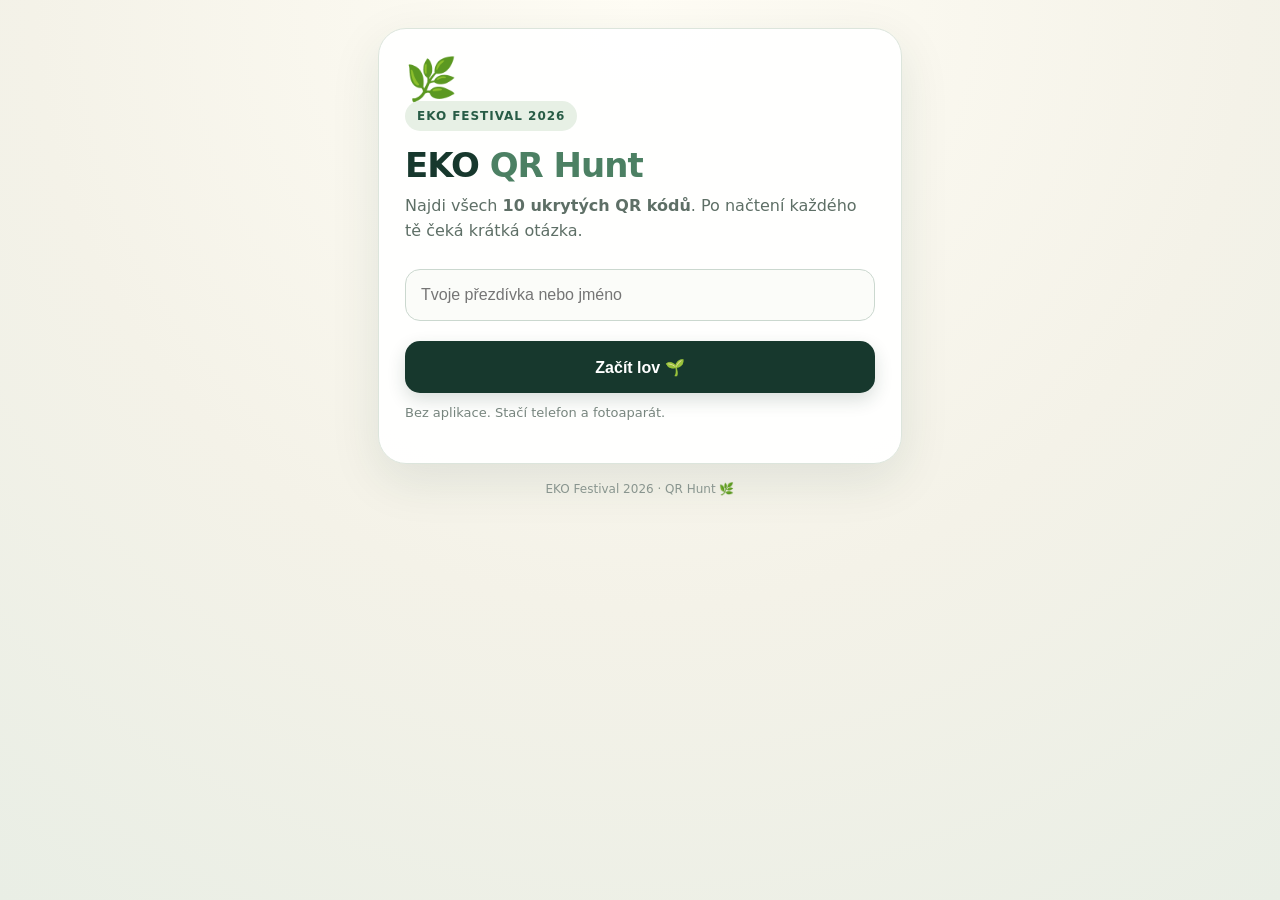
==== index.html @ ff187a88 "Refine reward instructions" ====
<!doctype html><html lang="cs"><head><meta charset="utf-8"><meta name="viewport" content="width=device-width,initial-scale=1"><title>EKO Festival 2026 – QR Hunt</title><style>:root{font-family:Inter,system-ui,-apple-system,BlinkMacSystemFont,"Segoe UI",sans-serif;color:#17382d;background:#f4f2e8}*{box-sizing:border-box}body{margin:0;min-height:100vh;background:radial-gradient(circle at top,#fffdf5 0,#f4f2e8 55%,#e9eee5 100%)}.wrap{max-width:560px;margin:auto;padding:28px 18px 42px}.card{background:rgba(255,255,255,.96);border:1px solid #dce5dc;border-radius:28px;padding:30px 26px;box-shadow:0 16px 50px rgba(23,56,45,.10)}.badge{display:inline-flex;align-items:center;gap:7px;background:#e7f0e5;color:#285c46;border-radius:999px;padding:8px 12px;font-size:12px;font-weight:800;letter-spacing:.08em;text-transform:uppercase}h1{margin:16px 0 10px;font-size:34px;line-height:1.08;letter-spacing:-.03em}h1 span{color:#4c8063}p{line-height:1.55;color:#5e6f66;margin:10px 0}input,button{width:100%;min-height:52px;border-radius:15px;font-size:16px}input{border:1px solid #cbd8cf;padding:13px 15px;margin:16px 0 10px;background:#fbfcf9;outline:none}button{border:0;background:#17382d;color:#fff;font-weight:800;cursor:pointer;box-shadow:0 7px 18px rgba(23,56,45,.16);margin-top:10px}button:disabled{opacity:.6;cursor:not-allowed}.status{margin:20px 0 14px;padding:17px;border-radius:17px;background:#edf4ed;border:1px solid #dce8dc;color:#234d3b}.score{font-size:22px}.small{font-size:13px;color:#77857e}.success{font-size:18px;font-weight:800}.leaf{font-size:42px;line-height:1}.progress{height:10px;background:#e3e9e3;border-radius:99px;overflow:hidden;margin:14px 0 6px}.progress>div{height:100%;background:#4c8063;border-radius:99px}.question{font-size:20px;font-weight:800;line-height:1.35;margin:20px 0}.options{display:grid;gap:10px;margin:16px 0}.option{display:flex;align-items:flex-start;gap:11px;border:1px solid #d7e1d9;border-radius:15px;padding:14px;background:#fbfcf9;cursor:pointer;line-height:1.4}.option input{width:20px;min-height:20px;margin:1px 0 0;accent-color:#4c8063}.feedback{margin-top:18px;padding:16px;border-radius:17px}.correct{background:#e9f5eb;border:1px solid #c9e1ce}.wrong{background:#f8ece9;border:1px solid #ead1ca}.fact{margin-top:8px}.footer{margin-top:18px;text-align:center;font-size:12px;color:#89958f}</style></head><body><div class="wrap"><div class="card"><div id="app"></div></div><div class="footer">EKO Festival 2026 · QR Hunt 🌿</div></div><script>const SUPABASE_URL="https://qmmidefgdflbgbihhdah.supabase.co",SUPABASE_ANON_KEY="sb_publishable_4OOU5jtcv3niED36n8j3ag_kB8b4t6Y",TOTAL=10,app=document.getElementById("app");const QUESTIONS={1:{q:"Který organismus se často používá jako bioindikátor kvality ovzduší?",o:["Pampeliška","Lišejník","Kapradina","Jetel"],a:1,f:"Lišejníky jsou citlivé na některé látky znečišťující ovzduší, protože přijímají vodu a živiny přímo z okolního prostředí."},2:{q:"Která část stromu je hlavním místem fotosyntézy?",o:["Kořeny","Kůra","Listy","Dřevo"],a:2,f:"V listech se nachází chlorofyl, který zachycuje světelnou energii a umožňuje rostlině vytvářet organické látky."},3:{q:"Proč mají některé rostliny na povrchu listů voskovou vrstvu?",o:["Aby přitahovaly opylovače","Aby omezily ztrátu vody","Aby zvýšily příjem oxidu uhličitého","Aby urychlily růst kořenů"],a:1,f:"Vosková vrstva, tedy kutikula, funguje jako ochranná bariéra a pomáhá rostlině omezovat ztrátu vody."},4:{q:"Která z těchto rostlin dokáže díky symbióze s bakteriemi získávat dusík z atmosféry?",o:["Slunečnice","Pampeliška","Jetel","Kopřiva"],a:2,f:"Bakterie žijící v hlízkách na kořenech bobovitých rostlin vážou atmosférický dusík do formy, kterou rostlina dokáže využít."},5:{q:"Co se obvykle stane s fotosyntézou, když rostlina dlouhodobě nemá dostatek světla?",o:["Výrazně se zpomalí","Zrychlí se","Rostlina začne fotosyntetizovat v kořenech","Nemá to žádný vliv"],a:0,f:"Bez dostatku světelné energie fotosyntéza neprobíhá efektivně. Rostliny v dlouhodobém šeru mohou vytvářet bledé a vytáhlé výhony."},6:{q:"Co patří mezi nejsilnější dlouhodobé faktory spojené s psychickou pohodou?",o:["Neustálá produktivita","Kvalitní sociální vztahy","Vyhýbání se všem negativním emocím","Co nejčastější používání sociálních sítí"],a:1,f:"Výzkumy wellbeing opakovaně spojují s kvalitou mezilidských vztahů. Důležitější než počet kontaktů bývá blízkost, podpora a důvěra."},7:{q:"Proč může pobyt v přírodě pozitivně působit na psychickou pohodu?",o:["Protože automaticky zvyšuje hladinu adrenalinu","Protože nahrazuje potřebu spánku","Může pomáhat snižovat stres a podporovat regeneraci","Protože člověk v přírodě vždy spálí více kalorií"],a:2,f:"Kontakt s přírodou je spojován například s nižší mírou vnímaného stresu a lepší psychickou regenerací. Nemusí jít ani o dlouhý výlet."},8:{q:"Která situace je nejlepší příklad mindfulness?",o:["Jíst oběd a současně scrollovat sociální sítě","Při chůzi přemýšlet, co všechno ještě musíš stihnout","Při pití kávy vědomě vnímat její chuť, vůni a vlastní pocity","Snažit se během dne nemyslet na problémy"],a:2,f:"Mindfulness neznamená nemít žádné myšlenky. Jde o vědomé zaměření pozornosti na přítomný okamžik bez okamžitého hodnocení."},9:{q:"Která změna jídelníčku může mít obecně největší vliv na jeho uhlíkovou stopu?",o:["Kupovat potraviny pouze v papírových obalech","Omezit spotřebu potravin živočišného původu","Jíst pouze bio potraviny","Kupovat výhradně potraviny vypěstované do 50 km od domova"],a:1,f:"Produkce různých potravin má velmi rozdílnou environmentální stopu. U mnoha živočišných produktů, zejména hovězího masa, bývá výrazně vyšší než u většiny rostlinných potravin."},10:{q:"Který způsob péče o trávník může být z hlediska biodiverzity nejpříznivější?",o:["Sekat ho velmi často a udržovat ho velmi nízký","Používat pravidelně pesticidy proti plevelům","Nechat část trávníku růst déle a podporovat různé druhy rostlin","Vysadit pouze jeden druh trávy"],a:2,f:"Pestřejší a méně intenzivně sečené plochy poskytují potravu a úkryt mnoha druhům hmyzu. I částečně nechaný pás může mít ekologický význam."}};function esc(s){return String(s).replace(/[&<>"']/g,c=>({"&":"&amp;","<":"&lt;",">":"&gt;",'"':"&quot;","'":"&#39;"}[c]))}function getPlayer(){return localStorage.getItem("qrhunt_player")}function setPlayer(v){localStorage.setItem("qrhunt_player",v)}function getAttempted(){try{return new Set(JSON.parse(localStorage.getItem("qrhunt_attempted")||"[]").map(Number))}catch{return new Set()}}function saveAttempted(s){localStorage.setItem("qrhunt_attempted",JSON.stringify([...s]))}async function api(path,options={}){const r=await fetch(SUPABASE_URL+"/rest/v1/"+path,{...options,headers:{apikey:SUPABASE_ANON_KEY,Authorization:"Bearer "+SUPABASE_ANON_KEY,"Content-Type":"application/json",Prefer:"return=representation",...(options.headers||{})}});if(!r.ok)throw Error(await r.text());return r.status===204?null:r.json()}function rewardBox(found,points){const eligible=points>=7||found===TOTAL;return `<div class="status" style="margin-top:12px;background:${eligible?'#e9f5eb':'#f5f6f2'};border-color:${eligible?'#c9e1ce':'#dce3da'}"><div style="font-size:17px;font-weight:800">${eligible?'🎁 Máš nárok na odměnu!':'🎁 Jak získat odměnu?'}</div><p style="margin:8px 0 0;color:#5e6f66">${eligible?'Potom si na stánku <strong>Adoptuj rostlinu</strong> zatoč kolem štěstí a získej odměnu! 🎡🌱<br><strong>Každý den od 10:00 do 14:00.</strong>':'Stačí získat alespoň <strong>7 bodů z 10</strong> nebo najít všech <strong>10 QR kódů</strong>. Potom si na stánku <strong>Adoptuj rostlinu</strong> zatoč kolem štěstí a získej odměnu! 🎡🌱<br><strong>Každý den od 10:00 do 14:00.</strong>'}</p></div>`}function scoreBox(found,points){return `<div class="status"><div class="score"><strong>${found} / ${TOTAL}</strong> QR kódů</div><div class="progress"><div style="width:${found/TOTAL*100}%"></div></div><div class="small">⭐ ${points} bodů</div></div>${rewardBox(found,points)}`}async function getRows(player){return api("scans?player=eq."+encodeURIComponent(player)+"&select=qr_id")}function calc(rows,attempted){const points=new Set(rows.map(x=>Number(x.qr_id)));points.forEach(x=>attempted.add(Math.abs(x)));return{found:attempted.size,points:[...points].filter(x=>x>0).length}}async function render(){const qr=Number(new URLSearchParams(location.search).get("qr")||0),player=getPlayer();if(!player){app.innerHTML=`<div class="leaf">🌿</div><div class="badge">EKO Festival 2026</div><h1>EKO <span>QR Hunt</span></h1><p>Najdi všech <strong>10 ukrytých QR kódů</strong>. Po načtení každého tě čeká krátká otázka.</p><input id="name" maxlength="40" placeholder="Tvoje přezdívka nebo jméno"><button id="start">Začít lov 🌱</button><p class="small">Bez aplikace. Stačí telefon a fotoaparát.</p>`;document.getElementById("start").onclick=()=>{const n=document.getElementById("name").value.trim();if(n.length<2)return alert("Zadej prosím alespoň 2 znaky.");setPlayer(n);render()};return}const attempted=getAttempted();try{const rows=await getRows(player);rows.forEach(x=>attempted.add(Math.abs(Number(x.qr_id))));saveAttempted(attempted);if(!qr){const s=calc(rows,attempted);app.innerHTML=`<div class="badge">EKO Festival 2026</div><h1>Tvůj <span>QR Hunt</span></h1><p>Ahoj, <strong>${esc(player)}</strong>! 👋</p>${scoreBox(s.found,s.points)}<p>${s.found===TOTAL?"🎉 Máš kompletní lov! Ukaž svůj výsledek na stánku a vyzvedni si odměnu.":s.points>=7?"🎉 Máš 7 nebo více bodů! Ukaž svůj výsledek na stánku a vyzvedni si odměnu.":"Hledání pokračuje! Najdi další QR kód a odpověz na otázku."}</p>`;return}if(qr<1||qr>TOTAL){app.innerHTML=`<div class="leaf">🌱</div><h1>Neplatné stanoviště</h1><p>Tento QR kód není součástí EKO QR Huntu.</p>`;return}if(attempted.has(qr)){const s=calc(rows,attempted);app.innerHTML=`<div class="leaf">✓</div><div class="badge">Stanoviště ${qr}</div><h1>Už <span>splněno</span></h1><p>Toto stanoviště už jsi navštívil/a. Hledej další QR kód!</p>${scoreBox(s.found,s.points)}<button onclick="location.href='./'">Zpět na skóre</button>`;return}const item=QUESTIONS[qr];app.innerHTML=`<div class="badge">Stanoviště ${qr} z ${TOTAL}</div><h1>🌿 <span>Otázka</span></h1><div class="question">${esc(item.q)}</div><form id="quiz"><div class="options">${item.o.map((x,i)=>`<label class="option"><input type="radio" name="answer" value="${i}"><span><strong>${String.fromCharCode(65+i)})</strong> ${esc(x)}</span></label>`).join("")}</div><button id="submit" type="submit">Odpovědět</button></form>`;document.getElementById("quiz").onsubmit=async e=>{e.preventDefault();const selected=document.querySelector('input[name="answer"]:checked');if(!selected)return alert("Vyber prosím jednu odpověď.");document.getElementById("submit").disabled=true;document.querySelectorAll('input[name="answer"]').forEach(x=>x.disabled=true);const correct=Number(selected.value)===item.a;attempted.add(qr);saveAttempted(attempted);try{await api("scans",{method:"POST",body:JSON.stringify({player,qr_id:correct?qr:-qr})});const all=await getRows(player),s=calc(all,attempted);app.innerHTML=`<div class="leaf">${correct?"🎉":"🌱"}</div><div class="badge">Stanoviště ${qr}</div><h1>${correct?"Správně!":"Tentokrát ne."}</h1><div class="feedback ${correct?"correct":"wrong"}"><strong>${correct?"+1 bod!":"0 bodů za toto stanoviště."}</strong><div class="fact">Správná odpověď: <strong>${String.fromCharCode(65+item.a)}) ${esc(item.o[item.a])}</strong><br>💡 ${esc(item.f)}</div></div>${scoreBox(s.found,s.points)}<p>${correct?"Skvěle! Hledej další QR kód.":"QR kód je splněný, ale bod za něj už získat nelze."}</p><button onclick="location.href='./'">Moje skóre</button>`}catch(err){attempted.delete(qr);saveAttempted(attempted);document.getElementById("submit").disabled=false;document.querySelectorAll('input[name="answer"]').forEach(x=>x.disabled=false);alert("Výsledek se nepodařilo uložit. Zkus to prosím znovu.")}}}catch(e){app.innerHTML=`<div class="leaf">⚠️</div><h1>Něco se pokazilo</h1><p>Stanoviště se nepodařilo načíst. Zkus stránku načíst znovu.</p>`}}render();</script></body></html>
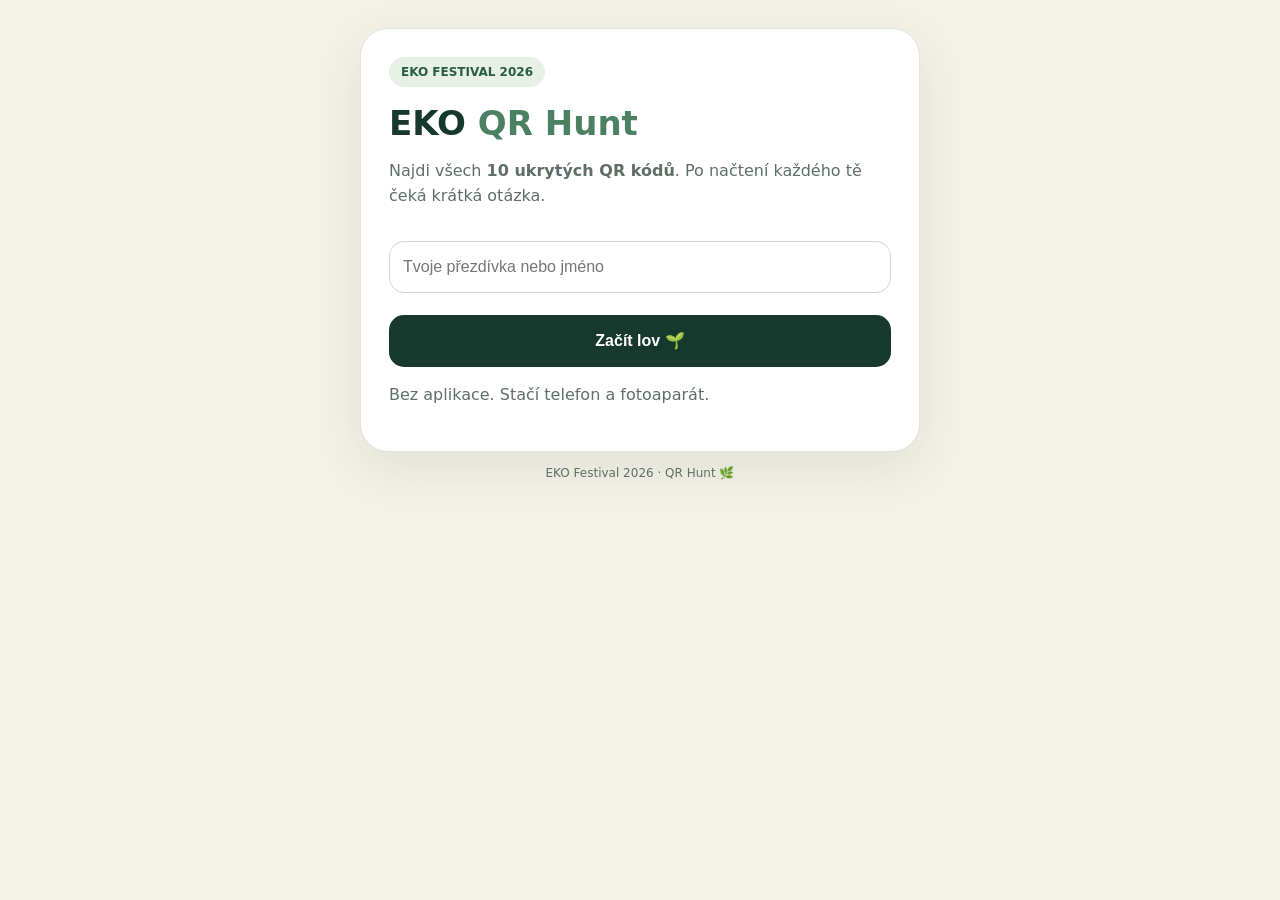
==== commit 7fd681c9: "Fix wrong answer handling" ====
--- a/index.html
+++ b/index.html
@@ -1 +1 @@
-<!doctype html><html lang="cs"><head><meta charset="utf-8"><meta name="viewport" content="width=device-width,initial-scale=1"><title>EKO Festival 2026 – QR Hunt</title><style>:root{font-family:Inter,system-ui,-apple-system,BlinkMacSystemFont,"Segoe UI",sans-serif;color:#17382d;background:#f4f2e8}*{box-sizing:border-box}body{margin:0;min-height:100vh;background:radial-gradient(circle at top,#fffdf5 0,#f4f2e8 55%,#e9eee5 100%)}.wrap{max-width:560px;margin:auto;padding:28px 18px 42px}.card{background:rgba(255,255,255,.96);border:1px solid #dce5dc;border-radius:28px;padding:30px 26px;box-shadow:0 16px 50px rgba(23,56,45,.10)}.badge{display:inline-flex;align-items:center;gap:7px;background:#e7f0e5;color:#285c46;border-radius:999px;padding:8px 12px;font-size:12px;font-weight:800;letter-spacing:.08em;text-transform:uppercase}h1{margin:16px 0 10px;font-size:34px;line-height:1.08;letter-spacing:-.03em}h1 span{color:#4c8063}p{line-height:1.55;color:#5e6f66;margin:10px 0}input,button{width:100%;min-height:52px;border-radius:15px;font-size:16px}input{border:1px solid #cbd8cf;padding:13px 15px;margin:16px 0 10px;background:#fbfcf9;outline:none}button{border:0;background:#17382d;color:#fff;font-weight:800;cursor:pointer;box-shadow:0 7px 18px rgba(23,56,45,.16);margin-top:10px}button:disabled{opacity:.6;cursor:not-allowed}.status{margin:20px 0 14px;padding:17px;border-radius:17px;background:#edf4ed;border:1px solid #dce8dc;color:#234d3b}.score{font-size:22px}.small{font-size:13px;color:#77857e}.success{font-size:18px;font-weight:800}.leaf{font-size:42px;line-height:1}.progress{height:10px;background:#e3e9e3;border-radius:99px;overflow:hidden;margin:14px 0 6px}.progress>div{height:100%;background:#4c8063;border-radius:99px}.question{font-size:20px;font-weight:800;line-height:1.35;margin:20px 0}.options{display:grid;gap:10px;margin:16px 0}.option{display:flex;align-items:flex-start;gap:11px;border:1px solid #d7e1d9;border-radius:15px;padding:14px;background:#fbfcf9;cursor:pointer;line-height:1.4}.option input{width:20px;min-height:20px;margin:1px 0 0;accent-color:#4c8063}.feedback{margin-top:18px;padding:16px;border-radius:17px}.correct{background:#e9f5eb;border:1px solid #c9e1ce}.wrong{background:#f8ece9;border:1px solid #ead1ca}.fact{margin-top:8px}.footer{margin-top:18px;text-align:center;font-size:12px;color:#89958f}</style></head><body><div class="wrap"><div class="card"><div id="app"></div></div><div class="footer">EKO Festival 2026 · QR Hunt 🌿</div></div><script>const SUPABASE_URL="https://qmmidefgdflbgbihhdah.supabase.co",SUPABASE_ANON_KEY="sb_publishable_4OOU5jtcv3niED36n8j3ag_kB8b4t6Y",TOTAL=10,app=document.getElementById("app");const QUESTIONS={1:{q:"Který organismus se často používá jako bioindikátor kvality ovzduší?",o:["Pampeliška","Lišejník","Kapradina","Jetel"],a:1,f:"Lišejníky jsou citlivé na některé látky znečišťující ovzduší, protože přijímají vodu a živiny přímo z okolního prostředí."},2:{q:"Která část stromu je hlavním místem fotosyntézy?",o:["Kořeny","Kůra","Listy","Dřevo"],a:2,f:"V listech se nachází chlorofyl, který zachycuje světelnou energii a umožňuje rostlině vytvářet organické látky."},3:{q:"Proč mají některé rostliny na povrchu listů voskovou vrstvu?",o:["Aby přitahovaly opylovače","Aby omezily ztrátu vody","Aby zvýšily příjem oxidu uhličitého","Aby urychlily růst kořenů"],a:1,f:"Vosková vrstva, tedy kutikula, funguje jako ochranná bariéra a pomáhá rostlině omezovat ztrátu vody."},4:{q:"Která z těchto rostlin dokáže díky symbióze s bakteriemi získávat dusík z atmosféry?",o:["Slunečnice","Pampeliška","Jetel","Kopřiva"],a:2,f:"Bakterie žijící v hlízkách na kořenech bobovitých rostlin vážou atmosférický dusík do formy, kterou rostlina dokáže využít."},5:{q:"Co se obvykle stane s fotosyntézou, když rostlina dlouhodobě nemá dostatek světla?",o:["Výrazně se zpomalí","Zrychlí se","Rostlina začne fotosyntetizovat v kořenech","Nemá to žádný vliv"],a:0,f:"Bez dostatku světelné energie fotosyntéza neprobíhá efektivně. Rostliny v dlouhodobém šeru mohou vytvářet bledé a vytáhlé výhony."},6:{q:"Co patří mezi nejsilnější dlouhodobé faktory spojené s psychickou pohodou?",o:["Neustálá produktivita","Kvalitní sociální vztahy","Vyhýbání se všem negativním emocím","Co nejčastější používání sociálních sítí"],a:1,f:"Výzkumy wellbeing opakovaně spojují s kvalitou mezilidských vztahů. Důležitější než počet kontaktů bývá blízkost, podpora a důvěra."},7:{q:"Proč může pobyt v přírodě pozitivně působit na psychickou pohodu?",o:["Protože automaticky zvyšuje hladinu adrenalinu","Protože nahrazuje potřebu spánku","Může pomáhat snižovat stres a podporovat regeneraci","Protože člověk v přírodě vždy spálí více kalorií"],a:2,f:"Kontakt s přírodou je spojován například s nižší mírou vnímaného stresu a lepší psychickou regenerací. Nemusí jít ani o dlouhý výlet."},8:{q:"Která situace je nejlepší příklad mindfulness?",o:["Jíst oběd a současně scrollovat sociální sítě","Při chůzi přemýšlet, co všechno ještě musíš stihnout","Při pití kávy vědomě vnímat její chuť, vůni a vlastní pocity","Snažit se během dne nemyslet na problémy"],a:2,f:"Mindfulness neznamená nemít žádné myšlenky. Jde o vědomé zaměření pozornosti na přítomný okamžik bez okamžitého hodnocení."},9:{q:"Která změna jídelníčku může mít obecně největší vliv na jeho uhlíkovou stopu?",o:["Kupovat potraviny pouze v papírových obalech","Omezit spotřebu potravin živočišného původu","Jíst pouze bio potraviny","Kupovat výhradně potraviny vypěstované do 50 km od domova"],a:1,f:"Produkce různých potravin má velmi rozdílnou environmentální stopu. U mnoha živočišných produktů, zejména hovězího masa, bývá výrazně vyšší než u většiny rostlinných potravin."},10:{q:"Který způsob péče o trávník může být z hlediska biodiverzity nejpříznivější?",o:["Sekat ho velmi často a udržovat ho velmi nízký","Používat pravidelně pesticidy proti plevelům","Nechat část trávníku růst déle a podporovat různé druhy rostlin","Vysadit pouze jeden druh trávy"],a:2,f:"Pestřejší a méně intenzivně sečené plochy poskytují potravu a úkryt mnoha druhům hmyzu. I částečně nechaný pás může mít ekologický význam."}};function esc(s){return String(s).replace(/[&<>"']/g,c=>({"&":"&amp;","<":"&lt;",">":"&gt;",'"':"&quot;","'":"&#39;"}[c]))}function getPlayer(){return localStorage.getItem("qrhunt_player")}function setPlayer(v){localStorage.setItem("qrhunt_player",v)}function getAttempted(){try{return new Set(JSON.parse(localStorage.getItem("qrhunt_attempted")||"[]").map(Number))}catch{return new Set()}}function saveAttempted(s){localStorage.setItem("qrhunt_attempted",JSON.stringify([...s]))}async function api(path,options={}){const r=await fetch(SUPABASE_URL+"/rest/v1/"+path,{...options,headers:{apikey:SUPABASE_ANON_KEY,Authorization:"Bearer "+SUPABASE_ANON_KEY,"Content-Type":"application/json",Prefer:"return=representation",...(options.headers||{})}});if(!r.ok)throw Error(await r.text());return r.status===204?null:r.json()}function rewardBox(found,points){const eligible=points>=7||found===TOTAL;return `<div class="status" style="margin-top:12px;background:${eligible?'#e9f5eb':'#f5f6f2'};border-color:${eligible?'#c9e1ce':'#dce3da'}"><div style="font-size:17px;font-weight:800">${eligible?'🎁 Máš nárok na odměnu!':'🎁 Jak získat odměnu?'}</div><p style="margin:8px 0 0;color:#5e6f66">${eligible?'Potom si na stánku <strong>Adoptuj rostlinu</strong> zatoč kolem štěstí a získej odměnu! 🎡🌱<br><strong>Každý den od 10:00 do 14:00.</strong>':'Stačí získat alespoň <strong>7 bodů z 10</strong> nebo najít všech <strong>10 QR kódů</strong>. Potom si na stánku <strong>Adoptuj rostlinu</strong> zatoč kolem štěstí a získej odměnu! 🎡🌱<br><strong>Každý den od 10:00 do 14:00.</strong>'}</p></div>`}function scoreBox(found,points){return `<div class="status"><div class="score"><strong>${found} / ${TOTAL}</strong> QR kódů</div><div class="progress"><div style="width:${found/TOTAL*100}%"></div></div><div class="small">⭐ ${points} bodů</div></div>${rewardBox(found,points)}`}async function getRows(player){return api("scans?player=eq."+encodeURIComponent(player)+"&select=qr_id")}function calc(rows,attempted){const points=new Set(rows.map(x=>Number(x.qr_id)));points.forEach(x=>attempted.add(Math.abs(x)));return{found:attempted.size,points:[...points].filter(x=>x>0).length}}async function render(){const qr=Number(new URLSearchParams(location.search).get("qr")||0),player=getPlayer();if(!player){app.innerHTML=`<div class="leaf">🌿</div><div class="badge">EKO Festival 2026</div><h1>EKO <span>QR Hunt</span></h1><p>Najdi všech <strong>10 ukrytých QR kódů</strong>. Po načtení každého tě čeká krátká otázka.</p><input id="name" maxlength="40" placeholder="Tvoje přezdívka nebo jméno"><button id="start">Začít lov 🌱</button><p class="small">Bez aplikace. Stačí telefon a fotoaparát.</p>`;document.getElementById("start").onclick=()=>{const n=document.getElementById("name").value.trim();if(n.length<2)return alert("Zadej prosím alespoň 2 znaky.");setPlayer(n);render()};return}const attempted=getAttempted();try{const rows=await getRows(player);rows.forEach(x=>attempted.add(Math.abs(Number(x.qr_id))));saveAttempted(attempted);if(!qr){const s=calc(rows,attempted);app.innerHTML=`<div class="badge">EKO Festival 2026</div><h1>Tvůj <span>QR Hunt</span></h1><p>Ahoj, <strong>${esc(player)}</strong>! 👋</p>${scoreBox(s.found,s.points)}<p>${s.found===TOTAL?"🎉 Máš kompletní lov! Ukaž svůj výsledek na stánku a vyzvedni si odměnu.":s.points>=7?"🎉 Máš 7 nebo více bodů! Ukaž svůj výsledek na stánku a vyzvedni si odměnu.":"Hledání pokračuje! Najdi další QR kód a odpověz na otázku."}</p>`;return}if(qr<1||qr>TOTAL){app.innerHTML=`<div class="leaf">🌱</div><h1>Neplatné stanoviště</h1><p>Tento QR kód není součástí EKO QR Huntu.</p>`;return}if(attempted.has(qr)){const s=calc(rows,attempted);app.innerHTML=`<div class="leaf">✓</div><div class="badge">Stanoviště ${qr}</div><h1>Už <span>splněno</span></h1><p>Toto stanoviště už jsi navštívil/a. Hledej další QR kód!</p>${scoreBox(s.found,s.points)}<button onclick="location.href='./'">Zpět na skóre</button>`;return}const item=QUESTIONS[qr];app.innerHTML=`<div class="badge">Stanoviště ${qr} z ${TOTAL}</div><h1>🌿 <span>Otázka</span></h1><div class="question">${esc(item.q)}</div><form id="quiz"><div class="options">${item.o.map((x,i)=>`<label class="option"><input type="radio" name="answer" value="${i}"><span><strong>${String.fromCharCode(65+i)})</strong> ${esc(x)}</span></label>`).join("")}</div><button id="submit" type="submit">Odpovědět</button></form>`;document.getElementById("quiz").onsubmit=async e=>{e.preventDefault();const selected=document.querySelector('input[name="answer"]:checked');if(!selected)return alert("Vyber prosím jednu odpověď.");document.getElementById("submit").disabled=true;document.querySelectorAll('input[name="answer"]').forEach(x=>x.disabled=true);const correct=Number(selected.value)===item.a;attempted.add(qr);saveAttempted(attempted);try{await api("scans",{method:"POST",body:JSON.stringify({player,qr_id:correct?qr:-qr})});const all=await getRows(player),s=calc(all,attempted);app.innerHTML=`<div class="leaf">${correct?"🎉":"🌱"}</div><div class="badge">Stanoviště ${qr}</div><h1>${correct?"Správně!":"Tentokrát ne."}</h1><div class="feedback ${correct?"correct":"wrong"}"><strong>${correct?"+1 bod!":"0 bodů za toto stanoviště."}</strong><div class="fact">Správná odpověď: <strong>${String.fromCharCode(65+item.a)}) ${esc(item.o[item.a])}</strong><br>💡 ${esc(item.f)}</div></div>${scoreBox(s.found,s.points)}<p>${correct?"Skvěle! Hledej další QR kód.":"QR kód je splněný, ale bod za něj už získat nelze."}</p><button onclick="location.href='./'">Moje skóre</button>`}catch(err){attempted.delete(qr);saveAttempted(attempted);document.getElementById("submit").disabled=false;document.querySelectorAll('input[name="answer"]').forEach(x=>x.disabled=false);alert("Výsledek se nepodařilo uložit. Zkus to prosím znovu.")}}}catch(e){app.innerHTML=`<div class="leaf">⚠️</div><h1>Něco se pokazilo</h1><p>Stanoviště se nepodařilo načíst. Zkus stránku načíst znovu.</p>`}}render();</script></body></html>+<!doctype html><html lang=cs><meta charset=utf-8><meta name=viewport content="width=device-width,initial-scale=1"><title>EKO Festival 2026 – QR Hunt</title><style>body{margin:0;background:#f4f2e8;color:#17382d;font:16px system-ui}.w{max-width:560px;margin:auto;padding:28px 18px}.c{background:#fff;border:1px solid #dce5dc;border-radius:28px;padding:28px;box-shadow:0 16px 50px #17382d18}h1{font-size:34px;margin:16px 0 10px}h1 b{color:#4c8063}p{line-height:1.55;color:#5e6f66}.badge{display:inline-block;background:#e7f0e5;color:#285c46;border-radius:99px;padding:8px 12px;font-size:12px;font-weight:800;text-transform:uppercase}.status{margin:18px 0;padding:17px;border-radius:17px;background:#edf4ed;border:1px solid #dce8dc}.bar{height:10px;background:#e3e9e3;border-radius:99px;overflow:hidden;margin:14px 0 6px}.bar i{display:block;height:100%;background:#4c8063}.q{font-size:20px;font-weight:800;line-height:1.35;margin:20px 0}.opts{display:grid;gap:10px}.opt{display:flex;gap:10px;border:1px solid #d7e1d9;border-radius:15px;padding:14px;background:#fbfcf9;cursor:pointer}.opt input{width:20px}.fb{margin-top:18px;padding:16px;border-radius:17px}.ok{background:#e9f5eb;border:1px solid #c9e1ce}.bad{background:#f8ece9;border:1px solid #ead1ca}button,input{width:100%;min-height:52px;border-radius:15px;font-size:16px}button{border:0;background:#17382d;color:#fff;font-weight:800;margin-top:12px;cursor:pointer}input{border:1px solid #cbd8cf;padding:13px;margin:16px 0 10px;box-sizing:border-box}</style><div class=w><div class=c id=a></div><p style="text-align:center;font-size:12px">EKO Festival 2026 · QR Hunt 🌿</p></div><script>const U='https://qmmidefgdflbgbihhdah.supabase.co',K='sb_publishable_4OOU5jtcv3niED36n8j3ag_kB8b4t6Y',N=10,A=document.getElementById('a'),Q={1:['Který organismus se často používá jako bioindikátor kvality ovzduší?',['Pampeliška','Lišejník','Kapradina','Jetel'],1,'Lišejníky jsou citlivé na některé látky znečišťující ovzduší, protože přijímají vodu a živiny přímo z okolí.'],2:['Která část stromu je hlavním místem fotosyntézy?',['Kořeny','Kůra','Listy','Dřevo'],2,'V listech je chlorofyl, který zachycuje světelnou energii pro fotosyntézu.'],3:['Proč mají některé rostliny na povrchu listů voskovou vrstvu?',['Aby přitahovaly opylovače','Aby omezily ztrátu vody','Aby zvýšily příjem oxidu uhličitého','Aby urychlily růst kořenů'],1,'Vosková vrstva neboli kutikula funguje jako ochranná bariéra a omezuje ztrátu vody.'],4:['Která z těchto rostlin dokáže díky symbióze s bakteriemi získávat dusík z atmosféry?',['Slunečnice','Pampeliška','Jetel','Kopřiva'],2,'Bakterie v kořenových hlízkách bobovitých rostlin vážou atmosférický dusík do využitelné formy.'],5:['Co se obvykle stane s fotosyntézou, když rostlina dlouhodobě nemá dostatek světla?',['Výrazně se zpomalí','Zrychlí se','Rostlina začne fotosyntetizovat v kořenech','Nemá to žádný vliv'],0,'Bez dostatku světelné energie fotosyntéza neprobíhá efektivně.'],6:['Co patří mezi nejsilnější dlouhodobé faktory spojené s psychickou pohodou?',['Neustálá produktivita','Kvalitní sociální vztahy','Vyhýbání se všem negativním emocím','Co nejčastější používání sociálních sítí'],1,'Wellbeing je dlouhodobě silně spojen s kvalitou mezilidských vztahů, podporou a důvěrou.'],7:['Proč může pobyt v přírodě pozitivně působit na psychickou pohodu?',['Protože automaticky zvyšuje adrenalin','Protože nahrazuje spánek','Může pomáhat snižovat stres a podporovat regeneraci','Protože člověk v přírodě vždy spálí více kalorií'],2,'Kontakt s přírodou může pomáhat snižovat vnímaný stres a podporovat psychickou regeneraci.'],8:['Která situace je nejlepší příklad mindfulness?',['Jíst oběd a scrollovat sociální sítě','Při chůzi řešit, co ještě musíš stihnout','Při pití kávy vědomě vnímat chuť, vůni a vlastní pocity','Snažit se nemyslet na problémy'],2,'Mindfulness znamená vědomě zaměřit pozornost na přítomný okamžik bez okamžitého hodnocení.'],9:['Která změna jídelníčku může mít obecně největší vliv na jeho uhlíkovou stopu?',['Kupovat jen papírové obaly','Omezit spotřebu potravin živočišného původu','Jíst pouze bio potraviny','Kupovat jen potraviny do 50 km od domova'],1,'Produkce potravin má různou environmentální stopu; u mnoha živočišných produktů bývá vyšší než u rostlinných.'],10:['Který způsob péče o trávník může být z hlediska biodiverzity nejpříznivější?',['Sekat ho velmi často a nízko','Používat pesticidy proti plevelům','Nechat část trávníku růst déle a podporovat různé druhy rostlin','Vysadit pouze jeden druh trávy'],2,'Pestřejší a méně intenzivně sečené plochy poskytují potravu a úkryt mnoha druhům hmyzu.']};const esc=s=>String(s).replace(/[&<>"']/g,x=>({'&':'&amp;','<':'&lt;','>':'&gt;','"':'&quot;',"'":'&#39;'}[x])),getP=()=>localStorage.qrhP,setP=x=>localStorage.qrhP=x,getA=()=>new Set(JSON.parse(localStorage.qrhA||'[]').map(Number)),saveA=s=>localStorage.qrhA=JSON.stringify([...s]);async function api(path,opt={}){let r=await fetch(U+'/rest/v1/'+path,{...opt,headers:{apikey:K,Authorization:'Bearer '+K,'Content-Type':'application/json',Prefer:'return=representation',...(opt.headers||{})}});if(!r.ok)throw Error(await r.text());return r.status==204?[]:r.json()}function reward(f,p){let e=p>=7||f==N;return `<div class=status><b>${e?'🎁 Máš nárok na odměnu!':'🎁 Jak získat odměnu?'}</b><p>${e?'Potom si na stánku <strong>Adoptuj rostlinu</strong> zatoč kolem štěstí a podle toho, co si vytočíš, získáš odměnu! 🎡🌱<br><strong>Každý den od 10:00 do 14:00.</strong>':'Stačí získat alespoň <strong>7 bodů z 10</strong> nebo najít všech <strong>10 QR kódů</strong>. Potom si na stánku <strong>Adoptuj rostlinu</strong> zatoč kolem štěstí a podle toho, co si vytočíš, získáš odměnu! 🎡🌱<br><strong>Každý den od 10:00 do 14:00.</strong>'}</p></div>`}async function rows(p){return api('scans?player=eq.'+encodeURIComponent(p)+'&select=qr_id')}async function render(){let qr=+new URLSearchParams(location.search).get('qr')||0,p=getP();if(!p){A.innerHTML='<div class=badge>EKO Festival 2026</div><h1>EKO <b>QR Hunt</b></h1><p>Najdi všech <strong>10 ukrytých QR kódů</strong>. Po načtení každého tě čeká krátká otázka.</p><input id=n maxlength=40 placeholder="Tvoje přezdívka nebo jméno"><button onclick="let x=n.value.trim();if(x.length<2)return alert(\'Zadej prosím alespoň 2 znaky.\');setP(x);render()">Začít lov 🌱</button><p>Bez aplikace. Stačí telefon a fotoaparát.</p>';return}let at=getA();try{let rs=await rows(p);rs.forEach(x=>at.add(Math.abs(+x.qr_id)));saveA(at);let pts=new Set(rs.map(x=>+x.qr_id)).size;if(!qr){let f=at.size;A.innerHTML=`<div class=badge>EKO Festival 2026</div><h1>Tvůj <b>QR Hunt</b></h1><p>Ahoj, <strong>${esc(p)}</strong>! 👋</p><div class=status><b style="font-size:22px">${f} / ${N}</b> QR kódů<div class=bar><i style="width:${f/N*100}%"></i></div>⭐ ${pts} bodů</div>${reward(f,pts)}<p>${f==N||pts>=7?'🎉 Máš nárok na odměnu!':'Hledání pokračuje! Najdi další QR kód a odpověz na otázku.'}</p>`;return}if(!Q[qr])return A.innerHTML='<h1>Neplatné stanoviště</h1>';if(at.has(qr))return A.innerHTML='<div class=badge>Stanoviště '+qr+'</div><h1>✓ Už <b>splněno</b></h1><p>Toto stanoviště už jsi navštívil/a. Hledej další QR kód!</p><button onclick="location.href=\'./\'">Zpět na skóre</button>';let x=Q[qr];A.innerHTML=`<div class=badge>Stanoviště ${qr} z ${N}</div><div class=q>${esc(x[0])}</div><div class=opts>${x[1].map((o,i)=>`<label class=opt><input type=radio name=r value=${i}><span><b>${String.fromCharCode(65+i)})</b> ${esc(o)}</span></label>`).join('')}</div><button id=s>Odpovědět</button><div id=f></div>`;s.onclick=async()=>{let z=document.querySelector('input[name=r]:checked');if(!z)return alert('Vyber prosím odpověď.');s.disabled=true;let ok=+z.value===x[2];at.add(qr);saveA(at);if(ok)try{await api('scans',{method:'POST',body:JSON.stringify({player:p,qr_id:qr})})}catch(e){at.delete(qr);saveA(at);s.disabled=false;f.innerHTML='<div class="fb bad"><b>Odpověď se nepodařila uložit.</b><p>Zkus to prosím ještě jednou.</p></div>';return}f.innerHTML=`<div class="fb ${ok?'ok':'bad'}"><b>${ok?'🎉 Správně! +1 bod':'❌ Tentokrát ne. 0 bodů'}</b><p><strong>💡 Zajímavost:</strong> ${esc(x[3])}</p><button onclick="location.href='./'">Pokračovat na skóre</button></div>`}}catch(e){A.innerHTML='<h1>Něco se pokazilo</h1><p>Zkus stránku obnovit.</p>'}}render();</script>
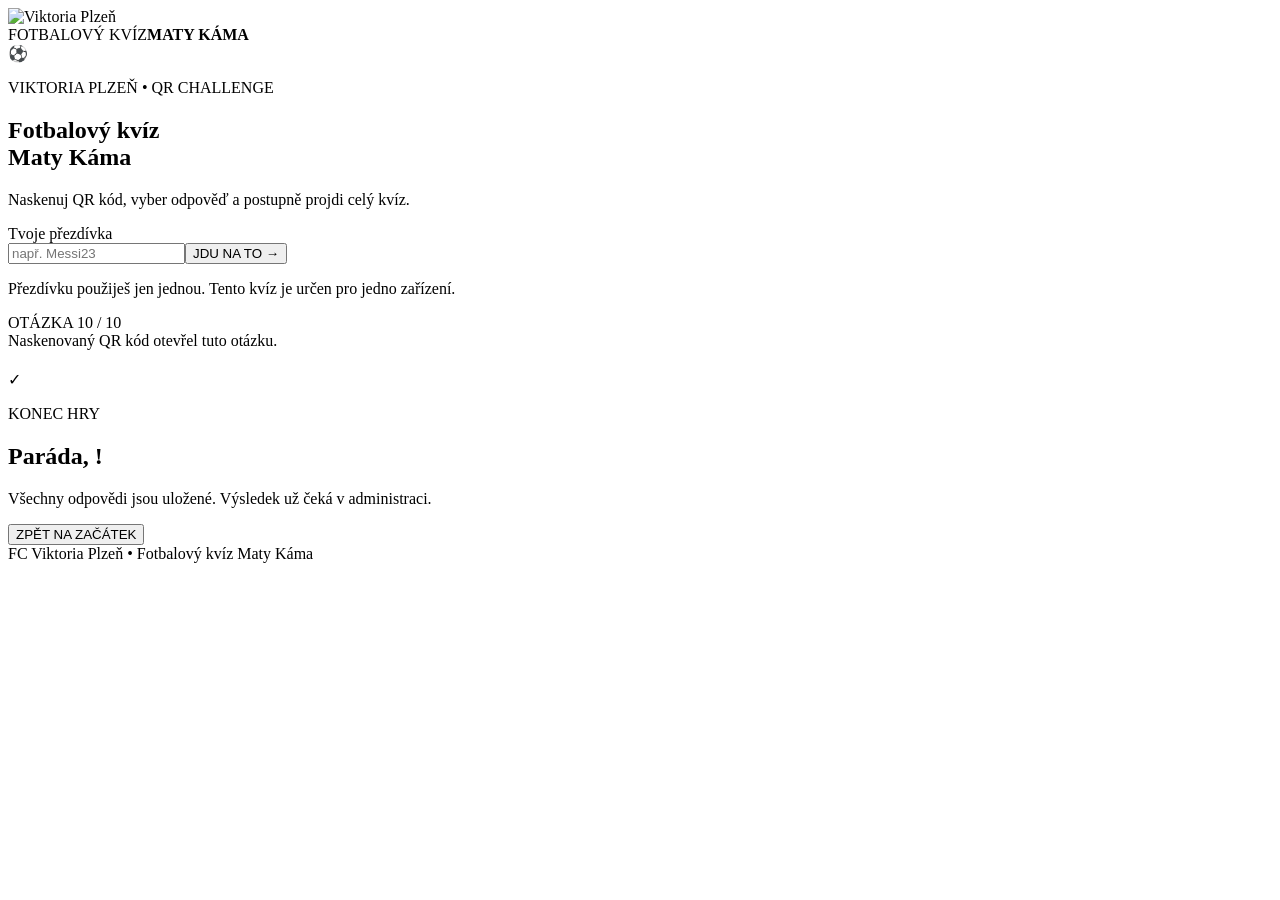
==== commit 092c7852: "Replace EKO QR Hunt page with Maty Kama football quiz" ====
--- a/index.html
+++ b/index.html
@@ -1 +1 @@
-<!doctype html><html lang=cs><meta charset=utf-8><meta name=viewport content="width=device-width,initial-scale=1"><title>EKO Festival 2026 – QR Hunt</title><style>body{margin:0;background:#f4f2e8;color:#17382d;font:16px system-ui}.w{max-width:560px;margin:auto;padding:28px 18px}.c{background:#fff;border:1px solid #dce5dc;border-radius:28px;padding:28px;box-shadow:0 16px 50px #17382d18}h1{font-size:34px;margin:16px 0 10px}h1 b{color:#4c8063}p{line-height:1.55;color:#5e6f66}.badge{display:inline-block;background:#e7f0e5;color:#285c46;border-radius:99px;padding:8px 12px;font-size:12px;font-weight:800;text-transform:uppercase}.status{margin:18px 0;padding:17px;border-radius:17px;background:#edf4ed;border:1px solid #dce8dc}.bar{height:10px;background:#e3e9e3;border-radius:99px;overflow:hidden;margin:14px 0 6px}.bar i{display:block;height:100%;background:#4c8063}.q{font-size:20px;font-weight:800;line-height:1.35;margin:20px 0}.opts{display:grid;gap:10px}.opt{display:flex;gap:10px;border:1px solid #d7e1d9;border-radius:15px;padding:14px;background:#fbfcf9;cursor:pointer}.opt input{width:20px}.fb{margin-top:18px;padding:16px;border-radius:17px}.ok{background:#e9f5eb;border:1px solid #c9e1ce}.bad{background:#f8ece9;border:1px solid #ead1ca}button,input{width:100%;min-height:52px;border-radius:15px;font-size:16px}button{border:0;background:#17382d;color:#fff;font-weight:800;margin-top:12px;cursor:pointer}input{border:1px solid #cbd8cf;padding:13px;margin:16px 0 10px;box-sizing:border-box}</style><div class=w><div class=c id=a></div><p style="text-align:center;font-size:12px">EKO Festival 2026 · QR Hunt 🌿</p></div><script>const U='https://qmmidefgdflbgbihhdah.supabase.co',K='sb_publishable_4OOU5jtcv3niED36n8j3ag_kB8b4t6Y',N=10,A=document.getElementById('a'),Q={1:['Který organismus se často používá jako bioindikátor kvality ovzduší?',['Pampeliška','Lišejník','Kapradina','Jetel'],1,'Lišejníky jsou citlivé na některé látky znečišťující ovzduší, protože přijímají vodu a živiny přímo z okolí.'],2:['Která část stromu je hlavním místem fotosyntézy?',['Kořeny','Kůra','Listy','Dřevo'],2,'V listech je chlorofyl, který zachycuje světelnou energii pro fotosyntézu.'],3:['Proč mají některé rostliny na povrchu listů voskovou vrstvu?',['Aby přitahovaly opylovače','Aby omezily ztrátu vody','Aby zvýšily příjem oxidu uhličitého','Aby urychlily růst kořenů'],1,'Vosková vrstva neboli kutikula funguje jako ochranná bariéra a omezuje ztrátu vody.'],4:['Která z těchto rostlin dokáže díky symbióze s bakteriemi získávat dusík z atmosféry?',['Slunečnice','Pampeliška','Jetel','Kopřiva'],2,'Bakterie v kořenových hlízkách bobovitých rostlin vážou atmosférický dusík do využitelné formy.'],5:['Co se obvykle stane s fotosyntézou, když rostlina dlouhodobě nemá dostatek světla?',['Výrazně se zpomalí','Zrychlí se','Rostlina začne fotosyntetizovat v kořenech','Nemá to žádný vliv'],0,'Bez dostatku světelné energie fotosyntéza neprobíhá efektivně.'],6:['Co patří mezi nejsilnější dlouhodobé faktory spojené s psychickou pohodou?',['Neustálá produktivita','Kvalitní sociální vztahy','Vyhýbání se všem negativním emocím','Co nejčastější používání sociálních sítí'],1,'Wellbeing je dlouhodobě silně spojen s kvalitou mezilidských vztahů, podporou a důvěrou.'],7:['Proč může pobyt v přírodě pozitivně působit na psychickou pohodu?',['Protože automaticky zvyšuje adrenalin','Protože nahrazuje spánek','Může pomáhat snižovat stres a podporovat regeneraci','Protože člověk v přírodě vždy spálí více kalorií'],2,'Kontakt s přírodou může pomáhat snižovat vnímaný stres a podporovat psychickou regeneraci.'],8:['Která situace je nejlepší příklad mindfulness?',['Jíst oběd a scrollovat sociální sítě','Při chůzi řešit, co ještě musíš stihnout','Při pití kávy vědomě vnímat chuť, vůni a vlastní pocity','Snažit se nemyslet na problémy'],2,'Mindfulness znamená vědomě zaměřit pozornost na přítomný okamžik bez okamžitého hodnocení.'],9:['Která změna jídelníčku může mít obecně největší vliv na jeho uhlíkovou stopu?',['Kupovat jen papírové obaly','Omezit spotřebu potravin živočišného původu','Jíst pouze bio potraviny','Kupovat jen potraviny do 50 km od domova'],1,'Produkce potravin má různou environmentální stopu; u mnoha živočišných produktů bývá vyšší než u rostlinných.'],10:['Který způsob péče o trávník může být z hlediska biodiverzity nejpříznivější?',['Sekat ho velmi často a nízko','Používat pesticidy proti plevelům','Nechat část trávníku růst déle a podporovat různé druhy rostlin','Vysadit pouze jeden druh trávy'],2,'Pestřejší a méně intenzivně sečené plochy poskytují potravu a úkryt mnoha druhům hmyzu.']};const esc=s=>String(s).replace(/[&<>"']/g,x=>({'&':'&amp;','<':'&lt;','>':'&gt;','"':'&quot;',"'":'&#39;'}[x])),getP=()=>localStorage.qrhP,setP=x=>localStorage.qrhP=x,getA=()=>new Set(JSON.parse(localStorage.qrhA||'[]').map(Number)),saveA=s=>localStorage.qrhA=JSON.stringify([...s]);async function api(path,opt={}){let r=await fetch(U+'/rest/v1/'+path,{...opt,headers:{apikey:K,Authorization:'Bearer '+K,'Content-Type':'application/json',Prefer:'return=representation',...(opt.headers||{})}});if(!r.ok)throw Error(await r.text());return r.status==204?[]:r.json()}function reward(f,p){let e=p>=7||f==N;return `<div class=status><b>${e?'🎁 Máš nárok na odměnu!':'🎁 Jak získat odměnu?'}</b><p>${e?'Potom si na stánku <strong>Adoptuj rostlinu</strong> zatoč kolem štěstí a podle toho, co si vytočíš, získáš odměnu! 🎡🌱<br><strong>Každý den od 10:00 do 14:00.</strong>':'Stačí získat alespoň <strong>7 bodů z 10</strong> nebo najít všech <strong>10 QR kódů</strong>. Potom si na stánku <strong>Adoptuj rostlinu</strong> zatoč kolem štěstí a podle toho, co si vytočíš, získáš odměnu! 🎡🌱<br><strong>Každý den od 10:00 do 14:00.</strong>'}</p></div>`}async function rows(p){return api('scans?player=eq.'+encodeURIComponent(p)+'&select=qr_id')}async function render(){let qr=+new URLSearchParams(location.search).get('qr')||0,p=getP();if(!p){A.innerHTML='<div class=badge>EKO Festival 2026</div><h1>EKO <b>QR Hunt</b></h1><p>Najdi všech <strong>10 ukrytých QR kódů</strong>. Po načtení každého tě čeká krátká otázka.</p><input id=n maxlength=40 placeholder="Tvoje přezdívka nebo jméno"><button onclick="let x=n.value.trim();if(x.length<2)return alert(\'Zadej prosím alespoň 2 znaky.\');setP(x);render()">Začít lov 🌱</button><p>Bez aplikace. Stačí telefon a fotoaparát.</p>';return}let at=getA();try{let rs=await rows(p);rs.forEach(x=>at.add(Math.abs(+x.qr_id)));saveA(at);let pts=new Set(rs.map(x=>+x.qr_id)).size;if(!qr){let f=at.size;A.innerHTML=`<div class=badge>EKO Festival 2026</div><h1>Tvůj <b>QR Hunt</b></h1><p>Ahoj, <strong>${esc(p)}</strong>! 👋</p><div class=status><b style="font-size:22px">${f} / ${N}</b> QR kódů<div class=bar><i style="width:${f/N*100}%"></i></div>⭐ ${pts} bodů</div>${reward(f,pts)}<p>${f==N||pts>=7?'🎉 Máš nárok na odměnu!':'Hledání pokračuje! Najdi další QR kód a odpověz na otázku.'}</p>`;return}if(!Q[qr])return A.innerHTML='<h1>Neplatné stanoviště</h1>';if(at.has(qr))return A.innerHTML='<div class=badge>Stanoviště '+qr+'</div><h1>✓ Už <b>splněno</b></h1><p>Toto stanoviště už jsi navštívil/a. Hledej další QR kód!</p><button onclick="location.href=\'./\'">Zpět na skóre</button>';let x=Q[qr];A.innerHTML=`<div class=badge>Stanoviště ${qr} z ${N}</div><div class=q>${esc(x[0])}</div><div class=opts>${x[1].map((o,i)=>`<label class=opt><input type=radio name=r value=${i}><span><b>${String.fromCharCode(65+i)})</b> ${esc(o)}</span></label>`).join('')}</div><button id=s>Odpovědět</button><div id=f></div>`;s.onclick=async()=>{let z=document.querySelector('input[name=r]:checked');if(!z)return alert('Vyber prosím odpověď.');s.disabled=true;let ok=+z.value===x[2];at.add(qr);saveA(at);if(ok)try{await api('scans',{method:'POST',body:JSON.stringify({player:p,qr_id:qr})})}catch(e){at.delete(qr);saveA(at);s.disabled=false;f.innerHTML='<div class="fb bad"><b>Odpověď se nepodařila uložit.</b><p>Zkus to prosím ještě jednou.</p></div>';return}f.innerHTML=`<div class="fb ${ok?'ok':'bad'}"><b>${ok?'🎉 Správně! +1 bod':'❌ Tentokrát ne. 0 bodů'}</b><p><strong>💡 Zajímavost:</strong> ${esc(x[3])}</p><button onclick="location.href='./'">Pokračovat na skóre</button></div>`}}catch(e){A.innerHTML='<h1>Něco se pokazilo</h1><p>Zkus stránku obnovit.</p>'}}render();</script>+<!doctype html><html lang="cs"><head><meta charset="utf-8"><meta name="viewport" content="width=device-width,initial-scale=1"><title>Fotbalový kvíz Maty Káma</title><link rel="icon" href="assets/viktoria-plzen.svg"><link rel="stylesheet" href="style.css"><script src="https://cdn.jsdelivr.net/npm/@supabase/supabase-js@2"></script></head><body><div class="pitch-lines"></div><header class="topbar"><img src="assets/viktoria-plzen.svg" alt="Viktoria Plzeň" class="logo"><div class="brand"><span>FOTBALOVÝ KVÍZ</span><strong>MATY KÁMA</strong></div></header><main class="shell"><section id="start" class="card hero-card"><div class="ball">⚽</div><p class="eyebrow">VIKTORIA PLZEŇ • QR CHALLENGE</p><h1>Fotbalový kvíz<br><span>Maty Káma</span></h1><p class="lead">Naskenuj QR kód, vyber odpověď a postupně projdi celý kvíz.</p><label for="nickname">Tvoje přezdívka</label><div class="start-row"><input id="nickname" maxlength="30" autocomplete="nickname" placeholder="např. Messi23"><button id="startBtn">JDU NA TO →</button></div><p class="small">Přezdívku použiješ jen jednou. Tento kvíz je určen pro jedno zařízení.</p><div id="startError" class="error"></div></section><section id="question" class="card question-card hidden"><div class="question-top"><span id="questionNo">OTÁZKA 1</span><span id="status">0 / 10</span></div><div class="qr-hint">Naskenovaný QR kód otevřel tuto otázku.</div><h2 id="questionText"></h2><div id="options" class="options"></div><div id="questionMessage" class="message"></div></section><section id="done" class="card done-card hidden"><div class="done-icon">✓</div><p class="eyebrow">KONEC HRY</p><h2>Paráda, <span id="doneName"></span>!</h2><p>Všechny odpovědi jsou uložené. Výsledek už čeká v administraci.</p><button onclick="location.href=location.pathname">ZPĚT NA ZAČÁTEK</button></section></main><footer>FC Viktoria Plzeň • Fotbalový kvíz Maty Káma</footer><script src="app.js"></script></body></html>
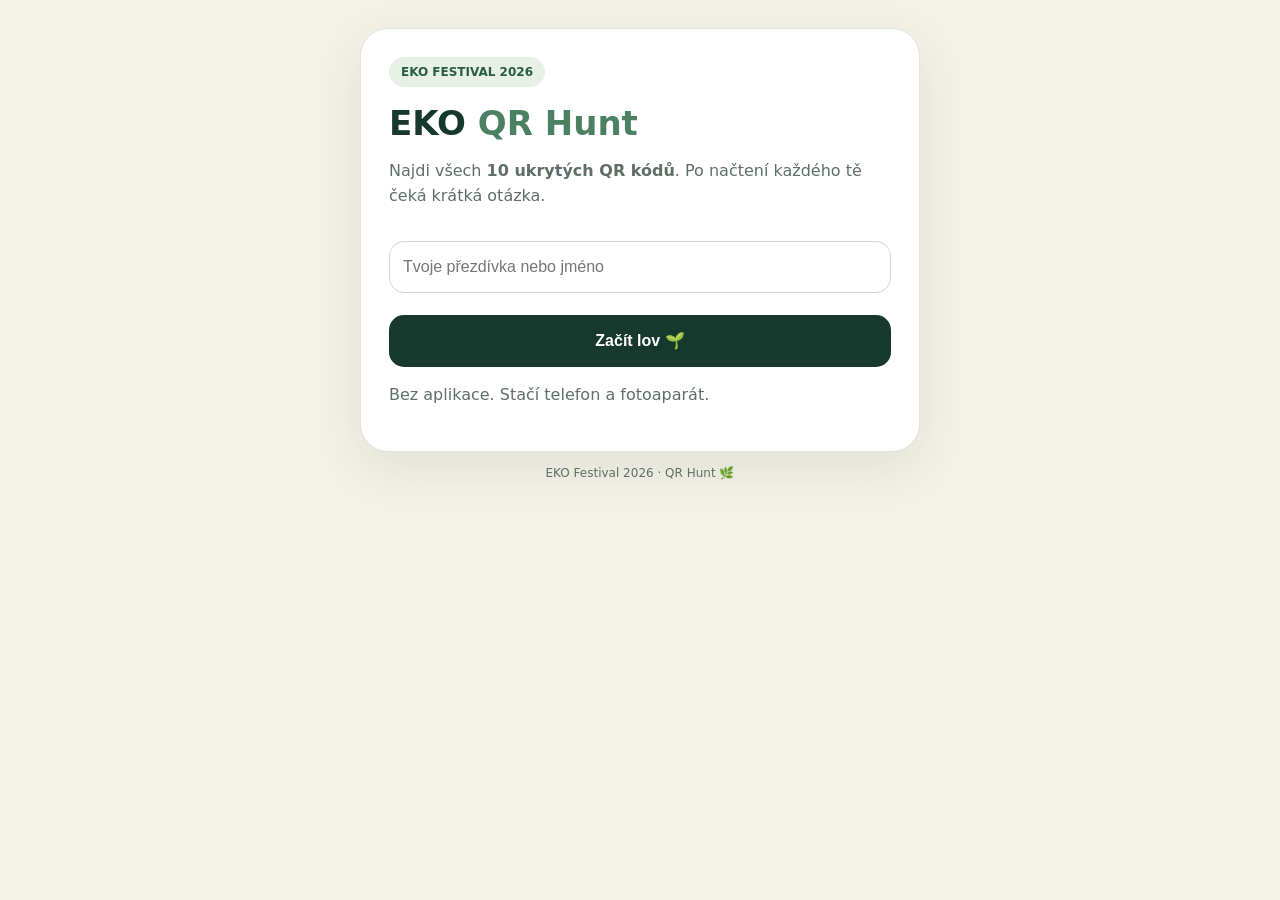
==== commit 7ac6947a: "Restore EKO Festival QR Hunt as main page" ====
--- a/index.html
+++ b/index.html
@@ -1 +1 @@
-<!doctype html><html lang="cs"><head><meta charset="utf-8"><meta name="viewport" content="width=device-width,initial-scale=1"><title>Fotbalový kvíz Maty Káma</title><link rel="icon" href="assets/viktoria-plzen.svg"><link rel="stylesheet" href="style.css"><script src="https://cdn.jsdelivr.net/npm/@supabase/supabase-js@2"></script></head><body><div class="pitch-lines"></div><header class="topbar"><img src="assets/viktoria-plzen.svg" alt="Viktoria Plzeň" class="logo"><div class="brand"><span>FOTBALOVÝ KVÍZ</span><strong>MATY KÁMA</strong></div></header><main class="shell"><section id="start" class="card hero-card"><div class="ball">⚽</div><p class="eyebrow">VIKTORIA PLZEŇ • QR CHALLENGE</p><h1>Fotbalový kvíz<br><span>Maty Káma</span></h1><p class="lead">Naskenuj QR kód, vyber odpověď a postupně projdi celý kvíz.</p><label for="nickname">Tvoje přezdívka</label><div class="start-row"><input id="nickname" maxlength="30" autocomplete="nickname" placeholder="např. Messi23"><button id="startBtn">JDU NA TO →</button></div><p class="small">Přezdívku použiješ jen jednou. Tento kvíz je určen pro jedno zařízení.</p><div id="startError" class="error"></div></section><section id="question" class="card question-card hidden"><div class="question-top"><span id="questionNo">OTÁZKA 1</span><span id="status">0 / 10</span></div><div class="qr-hint">Naskenovaný QR kód otevřel tuto otázku.</div><h2 id="questionText"></h2><div id="options" class="options"></div><div id="questionMessage" class="message"></div></section><section id="done" class="card done-card hidden"><div class="done-icon">✓</div><p class="eyebrow">KONEC HRY</p><h2>Paráda, <span id="doneName"></span>!</h2><p>Všechny odpovědi jsou uložené. Výsledek už čeká v administraci.</p><button onclick="location.href=location.pathname">ZPĚT NA ZAČÁTEK</button></section></main><footer>FC Viktoria Plzeň • Fotbalový kvíz Maty Káma</footer><script src="app.js"></script></body></html>+<!doctype html><html lang="cs"><meta charset="utf-8"><meta name="viewport" content="width=device-width,initial-scale=1"><title>EKO Festival 2026 – QR Hunt</title><style>body{margin:0;background:#f4f2e8;color:#17382d;font:16px system-ui}.w{max-width:560px;margin:auto;padding:28px 18px}.c{background:#fff;border:1px solid #dce5dc;border-radius:28px;padding:28px;box-shadow:0 16px 50px #17382d18}h1{font-size:34px;margin:16px 0 10px}h1 b{color:#4c8063}p{line-height:1.55;color:#5e6f66}.badge{display:inline-block;background:#e7f0e5;color:#285c46;border-radius:99px;padding:8px 12px;font-size:12px;font-weight:800;text-transform:uppercase}.status{margin:18px 0;padding:17px;border-radius:17px;background:#edf4ed;border:1px solid #dce8dc}.bar{height:10px;background:#e3e9e3;border-radius:99px;overflow:hidden;margin:14px 0 6px}.bar i{display:block;height:100%;background:#4c8063}.q{font-size:20px;font-weight:800;line-height:1.35;margin:20px 0}.opts{display:grid;gap:10px}.opt{display:flex;gap:10px;border:1px solid #d7e1d9;border-radius:15px;padding:14px;background:#fbfcf9;cursor:pointer}.opt input{width:20px}.fb{margin-top:18px;padding:16px;border-radius:17px}.ok{background:#e9f5eb;border:1px solid #c9e1ce}.bad{background:#f8ece9;border:1px solid #ead1ca}.answer{margin-top:10px;padding:10px 12px;border-radius:12px;background:#fff9;line-height:1.45}button,input{width:100%;min-height:52px;border-radius:15px;font-size:16px}button{border:0;background:#17382d;color:#fff;font-weight:800;margin-top:12px;cursor:pointer}input{border:1px solid #cbd8cf;padding:13px;margin:16px 0 10px;box-sizing:border-box}</style><div class=w><div class=c id=a></div><p style="text-align:center;font-size:12px">EKO Festival 2026 · QR Hunt 🌿</p></div><script>const U='https://qmmidefgdflbgbihhdah.supabase.co',K='sb_publishable_4OOU5jtcv3niED36n8j3ag_kB8b4t6Y',N=10,A=document.getElementById('a'),Q={1:['Který organismus se často používá jako bioindikátor kvality ovzduší?',['Pampeliška','Lišejník','Kapradina','Jetel'],1,'Lišejníky jsou citlivé na některé látky znečišťující ovzduší, protože přijímají vodu a živiny přímo z okolí.'],2:['Která část stromu je hlavním místem fotosyntézy?',['Kořeny','Kůra','Listy','Dřevo'],2,'V listech je chlorofyl, který zachycuje světelnou energii pro fotosyntézu.'],3:['Proč mají některé rostliny na povrchu listů voskovou vrstvu?',['Aby přitahovaly opylovače','Aby omezily ztrátu vody','Aby zvýšily příjem oxidu uhličitého','Aby urychlily růst kořenů'],1,'Vosková vrstva neboli kutikula funguje jako ochranná bariéra a omezuje ztrátu vody.'],4:['Která z těchto rostlin dokáže díky symbióze s bakteriemi získávat dusík z atmosféry?',['Slunečnice','Pampeliška','Jetel','Kopřiva'],2,'Bakterie v kořenových hlízkách bobovitých rostlin vážou atmosférický dusík do využitelné formy.'],5:['Co se obvykle stane s fotosyntézou, když rostlina dlouhodobě nemá dostatek světla?',['Výrazně se zpomalí','Zrychlí se','Rostlina začne fotosyntetizovat v kořenech','Nemá to žádný vliv'],0,'Bez dostatku světelné energie fotosyntéza neprobíhá efektivně.'],6:['Co patří mezi nejsilnější dlouhodobé faktory spojené s psychickou pohodou?',['Neustálá produktivita','Kvalitní sociální vztahy','Vyhýbání se všem negativním emocím','Co nejčastější používání sociálních sítí'],1,'Wellbeing je dlouhodobě silně spojen s kvalitou mezilidských vztahů, podporou a důvěrou.'],7:['Proč může pobyt v přírodě pozitivně působit na psychickou pohodu?',['Protože automaticky zvyšuje adrenalin','Protože nahrazuje spánek','Může pomáhat snižovat stres a podporovat regeneraci','Protože člověk v přírodě vždy spálí více kalorií'],2,'Kontakt s přírodou může pomáhat snižovat vnímaný stres a podporovat psychickou regeneraci.'],8:['Která situace je nejlepší příklad mindfulness?',['Jíst oběd a scrollovat sociální sítě','Při chůzi řešit, co ještě musíš stihnout','Při pití kávy vědomě vnímat chuť, vůni a vlastní pocity','Snažit se nemyslet na problémy'],2,'Mindfulness znamená vědomě zaměřit pozornost na přítomný okamžik bez okamžitého hodnocení.'],9:['Která změna jídelníčku může mít obecně největší vliv na jeho uhlíkovou stopu?',['Kupovat jen papírové obaly','Omezit spotřebu potravin živočišného původu','Jíst pouze bio potraviny','Kupovat jen potraviny do 50 km od domova'],1,'Produkce potravin má různou environmentální stopu; u mnoha živočišných produktů bývá vyšší než u rostlinných.'],10:['Který způsob péče o trávník může být z hlediska biodiverzity nejpříznivější?',['Sekat ho velmi často a nízko','Používat pesticidy proti plevelům','Nechat část trávníku růst déle a podporovat různé druhy rostlin','Vysadit pouze jeden druh trávy'],2,'Pestřejší a méně intenzivně sečené plochy poskytují potravu a úkryt mnoha druhům hmyzu.']};const esc=s=>String(s).replace(/[&<>"']/g,x=>({'&':'&amp;','<':'&lt;','>':'&gt;','"':'&quot;',"'":'&#39;'}[x])),getP=()=>localStorage.qrhP,setP=x=>localStorage.qrhP=x,getA=()=>new Set(JSON.parse(localStorage.qrhA||'[]').map(Number)),saveA=s=>localStorage.qrhA=JSON.stringify([...s]);async function api(path,opt={}){let r=await fetch(U+'/rest/v1/'+path,{...opt,headers:{apikey:K,Authorization:'Bearer '+K,'Content-Type':'application/json',Prefer:'return=representation',...(opt.headers||{})}});if(!r.ok)throw Error(await r.text());return r.status==204?[]:r.json()}function reward(f,p){let e=p>=7||f==N;return `<div class=status><b>${e?'🎁 Máš nárok na odměnu!':'🎁 Jak získat odměnu?'}</b><p>${e?'Potom si na stánku <strong>Adoptuj rostlinu</strong> zatoč kolem štěstí a podle toho, co si vytočíš, získáš odměnu! 🎡🌱<br><strong>Každý den od 10:00 do 14:00.</strong>':'Stačí získat alespoň <strong>7 bodů z 10</strong> nebo najít všech <strong>10 QR kódů</strong>. Potom si na stánku <strong>Adoptuj rostlinu</strong> zatoč kolem štěstí a podle toho, co si vytočíš, získáš odměnu! 🎡🌱<br><strong>Každý den od 10:00 do 14:00.</strong>'}</p></div>`}async function rows(p){return api('scans?player=eq.'+encodeURIComponent(p)+'&select=qr_id,correct')}async function render(){let qr=+new URLSearchParams(location.search).get('qr')||0,p=getP();if(!p){A.innerHTML='<div class=badge>EKO Festival 2026</div><h1>EKO <b>QR Hunt</b></h1><p>Najdi všech <strong>10 ukrytých QR kódů</strong>. Po načtení každého tě čeká krátká otázka.</p><input id=n maxlength=40 placeholder="Tvoje přezdívka nebo jméno"><button onclick="let x=n.value.trim();if(x.length<2)return alert(\'Zadej prosím alespoň 2 znaky.\');setP(x);render()">Začít lov 🌱</button><p>Bez aplikace. Stačí telefon a fotoaparát.</p>';return}let at=getA();try{let rs=await rows(p);rs.forEach(x=>at.add(Math.abs(+x.qr_id)));saveA(at);let pts=rs.filter(x=>x.correct===true||x.correct===null).length;if(!qr){let f=at.size;A.innerHTML=`<div class=badge>EKO Festival 2026</div><h1>Tvůj <b>QR Hunt</b></h1><p>Ahoj, <strong>${esc(p)}</strong>! 👋</p><div class=status><b style="font-size:22px">${f} / ${N}</b> QR kódů<div class=bar><i style="width:${f/N*100}%"></i></div>⭐ ${pts} bodů</div>${reward(f,pts)}<p>${f==N||pts>=7?'🎉 Máš nárok na odměnu!':'Hledání pokračuje! Najdi další QR kód a odpověz na otázku.'}</p>`;return}if(!Q[qr])return A.innerHTML='<h1>Neplatné stanoviště</h1>';if(at.has(qr))return A.innerHTML='<div class=badge>Stanoviště '+qr+'</div><h1>✓ Už <b>splněno</b></h1><p>Toto stanoviště už jsi navštívil/a. Hledej další QR kód!</p><button onclick="location.href=\'./\'">Zpět na skóre</button>';let x=Q[qr];A.innerHTML=`<div class=badge>Stanoviště ${qr} z ${N}</div><div class=q>${esc(x[0])}</div><div class=opts>${x[1].map((o,i)=>`<label class=opt><input type=radio name=r value=${i}><span><b>${String.fromCharCode(65+i)})</b> ${esc(o)}</span></label>`).join('')}</div><button id=s>Odpovědět</button><div id=f></div>`;s.onclick=async()=>{let z=document.querySelector('input[name=r]:checked');if(!z)return alert('Vyber prosím odpověď.');s.disabled=true;let ok=+z.value===x[2];at.add(qr);saveA(at);try{await api('scans',{method:'POST',body:JSON.stringify({player:p,qr_id:qr,correct:ok})})}catch(e){s.disabled=false;f.innerHTML='<div class="fb bad"><b>Odpověď se nepodařila uložit.</b><p>Zkus to prosím ještě jednou.</p></div>';return}let chosen=String.fromCharCode(65+ +z.value)+') '+x[1][+z.value],right=String.fromCharCode(65+x[2])+') '+x[1][x[2]];f.innerHTML=`<div class="fb ${ok?'ok':'bad'}"><b>${ok?'🎉 Správně! +1 bod':'❌ Tentokrát ne. 0 bodů'}</b><div class="answer"><strong>Tvoje odpověď:</strong> ${esc(chosen)}<br><strong>Správná odpověď:</strong> ${esc(right)}</div><p><strong>💡 Zajímavost:</strong> ${esc(x[3])}</p><button onclick="location.href='./'">Pokračovat na skóre</button></div>`}}catch(e){A.innerHTML='<h1>Něco se pokazilo</h1><p>Zkus stránku obnovit.</p>'}}render();</script>
